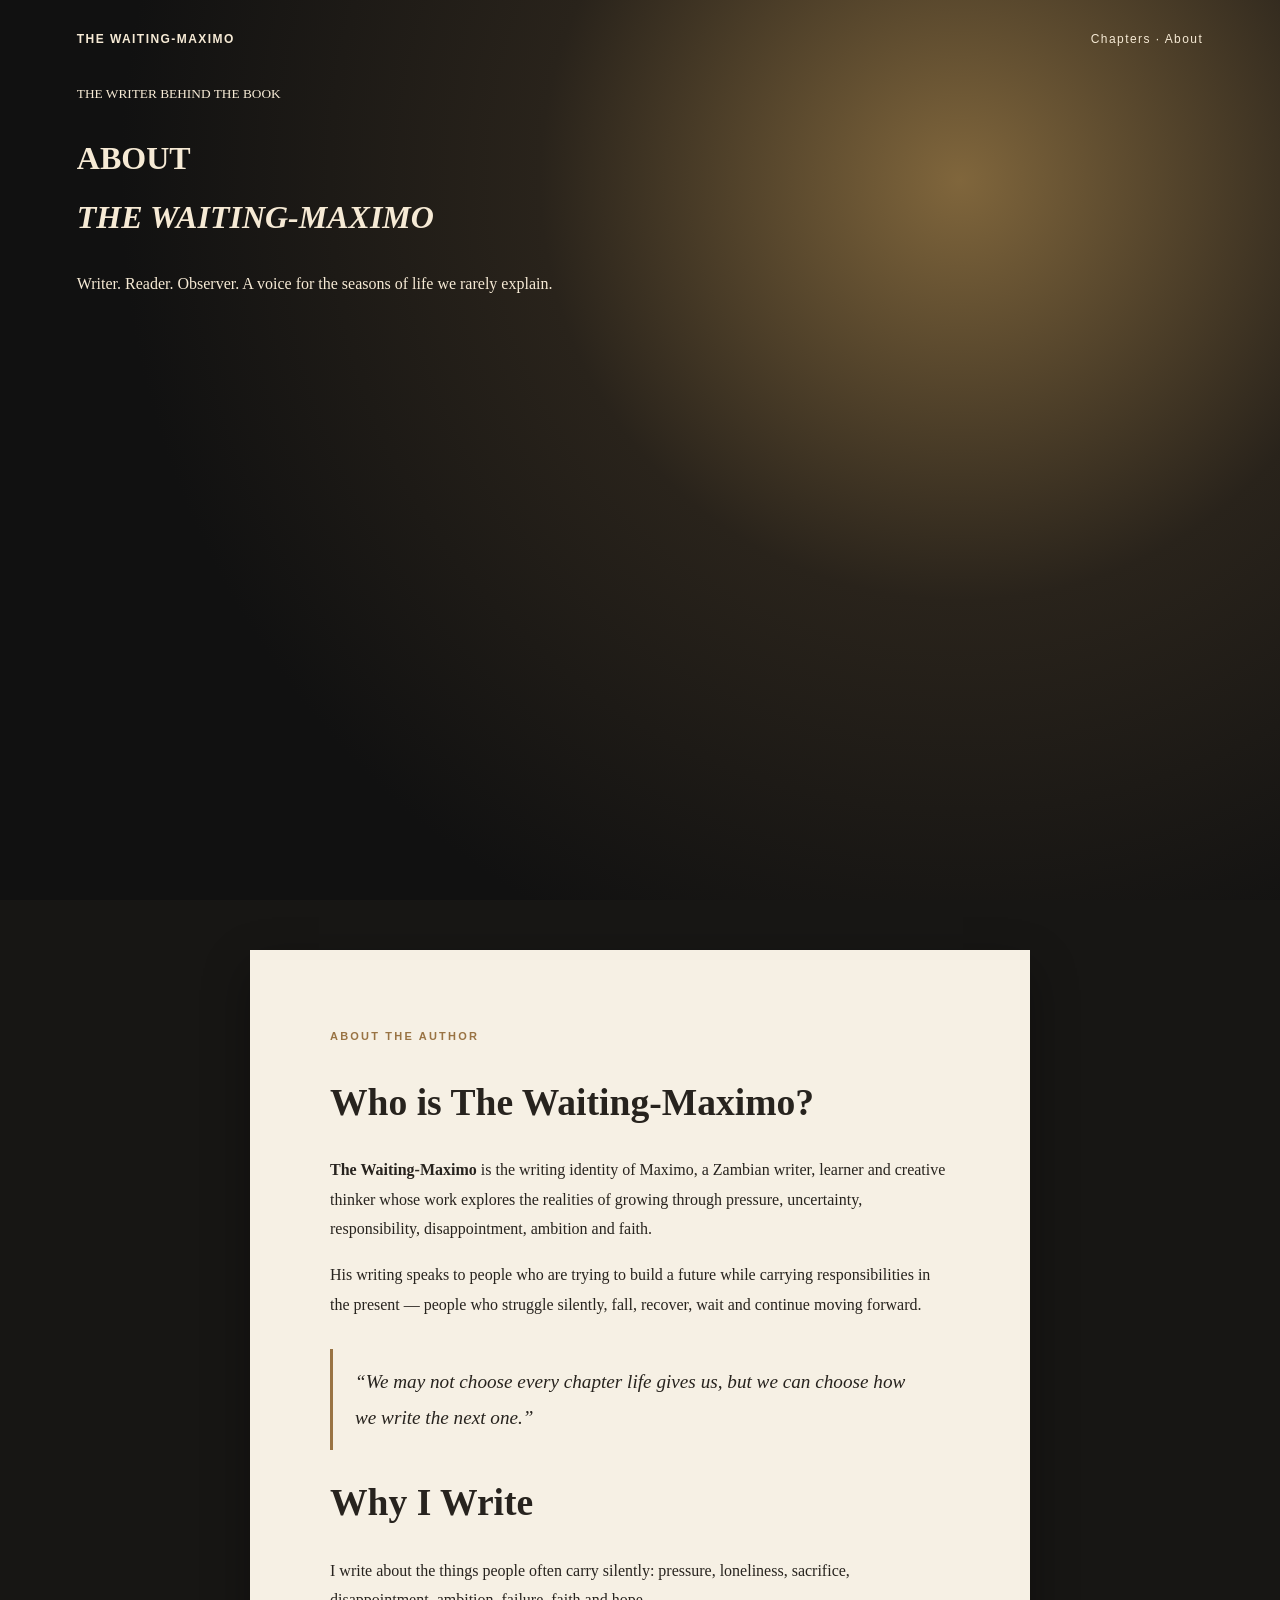
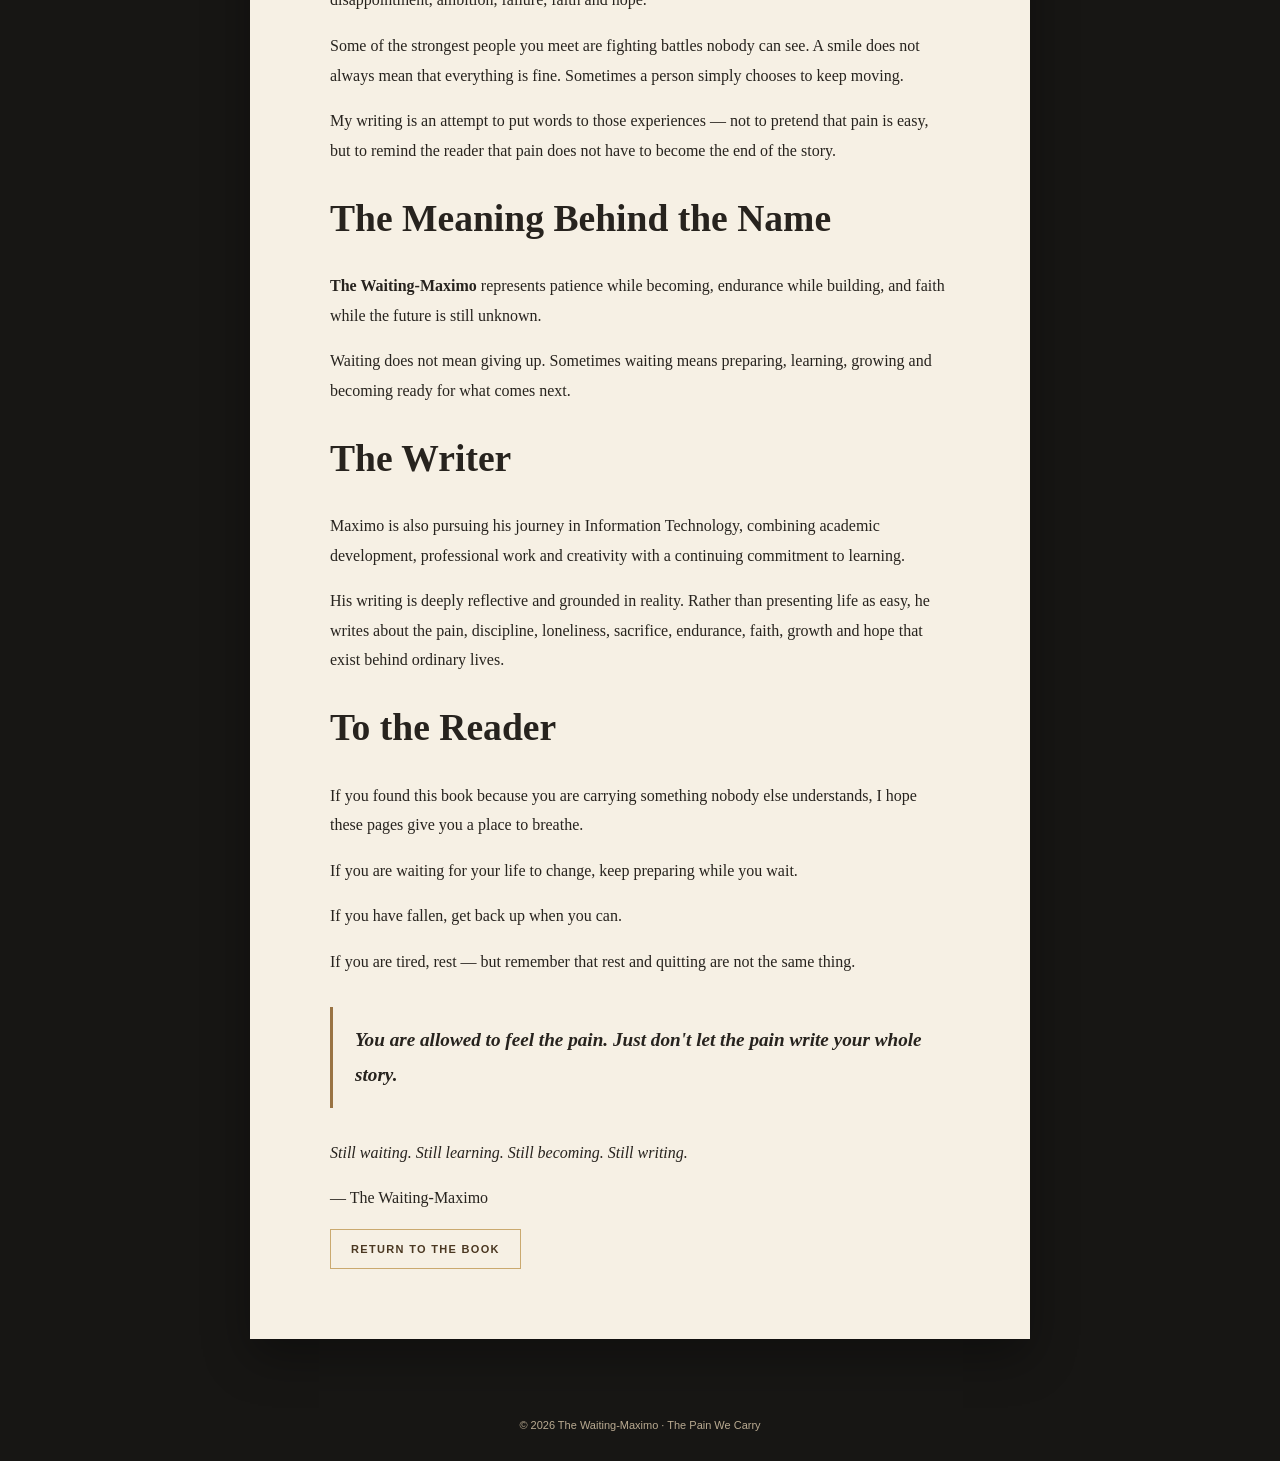
==== about.html @ 5f2fc1c4 "Create about.html" ====
<!DOCTYPE html>
<html lang="en">
<head>
  <meta charset="UTF-8">
  <meta name="viewport" content="width=device-width, initial-scale=1.0">
  <title>About The Waiting-Maximo</title>
  <link rel="stylesheet" href="style.css">
</head>

<body>

<header class="hero">
  <nav>
    <a class="brand" href="index.html">THE WAITING-MAXIMO</a>
    <div>
      <a href="index.html#contents">Chapters</a> ·
      <a href="about.html">About</a>
    </div>
  </nav>

  <div class="about-title">
    <small>THE WRITER BEHIND THE BOOK</small>

    <h1>
      ABOUT<br>
      <i>THE WAITING-MAXIMO</i>
    </h1>

    <p>
      Writer. Reader. Observer. A voice for the seasons of life
      we rarely explain.
    </p>
  </div>
</header>

<main>

<section class="page">

  <small>ABOUT THE AUTHOR</small>

  <h2>Who is The Waiting-Maximo?</h2>

  <p>
    <strong>The Waiting-Maximo</strong> is the writing identity of
    Maximo, a Zambian writer, learner and creative thinker whose
    work explores the realities of growing through pressure,
    uncertainty, responsibility, disappointment, ambition and faith.
  </p>

  <p>
    His writing speaks to people who are trying to build a future
    while carrying responsibilities in the present — people who
    struggle silently, fall, recover, wait and continue moving
    forward.
  </p>

  <blockquote>
    “We may not choose every chapter life gives us,
    but we can choose how we write the next one.”
  </blockquote>

  <h2>Why I Write</h2>

  <p>
    I write about the things people often carry silently:
    pressure, loneliness, sacrifice, disappointment, ambition,
    failure, faith and hope.
  </p>

  <p>
    Some of the strongest people you meet are fighting battles
    nobody can see. A smile does not always mean that everything
    is fine. Sometimes a person simply chooses to keep moving.
  </p>

  <p>
    My writing is an attempt to put words to those experiences —
    not to pretend that pain is easy, but to remind the reader
    that pain does not have to become the end of the story.
  </p>

  <h2>The Meaning Behind the Name</h2>

  <p>
    <strong>The Waiting-Maximo</strong> represents patience while
    becoming, endurance while building, and faith while the future
    is still unknown.
  </p>

  <p>
    Waiting does not mean giving up. Sometimes waiting means
    preparing, learning, growing and becoming ready for what comes
    next.
  </p>

  <h2>The Writer</h2>

  <p>
    Maximo is also pursuing his journey in Information Technology,
    combining academic development, professional work and
    creativity with a continuing commitment to learning.
  </p>

  <p>
    His writing is deeply reflective and grounded in reality.
    Rather than presenting life as easy, he writes about the pain,
    discipline, loneliness, sacrifice, endurance, faith, growth
    and hope that exist behind ordinary lives.
  </p>

  <h2>To the Reader</h2>

  <p>
    If you found this book because you are carrying something
    nobody else understands, I hope these pages give you a place
    to breathe.
  </p>

  <p>
    If you are waiting for your life to change, keep preparing
    while you wait.
  </p>

  <p>
    If you have fallen, get back up when you can.
  </p>

  <p>
    If you are tired, rest — but remember that rest and quitting
    are not the same thing.
  </p>

  <blockquote>
    <strong>
      You are allowed to feel the pain.
      Just don't let the pain write your whole story.
    </strong>
  </blockquote>

  <p>
    <em>Still waiting. Still learning. Still becoming.
    Still writing.</em>
  </p>

  <p class="signature">
    — The Waiting-Maximo
  </p>

  <a class="button" href="index.html#contents">
    RETURN TO THE BOOK
  </a>

</section>

</main>

<footer>
  © 2026 The Waiting-Maximo · The Pain We Carry
</footer>

</body>
</html>
---- style.css ----
*{box-sizing:border-box}html{scroll-behavior:smooth}body{margin:0;background:#171614;color:#27231e;font-family:Georgia,serif;line-height:1.85}.hero{min-height:100vh;background:radial-gradient(circle at 75% 20%,#80663c,#29231b 35%,#111 70%);color:#f6ead5;padding:0 6vw 8vh}nav{height:78px;display:flex;justify-content:space-between;align-items:center;font:12px Arial;letter-spacing:.12em}nav a{color:#f6ead5;text-decoration:none}.brand{font-weight:bold}.cover{max-width:1050px;margin:7vh auto 0;display:grid;grid-template-columns:1fr 1fr;gap:6vw;align-items:center}.copy small,.page>small{letter-spacing:.2em;font:700 11px Arial}.copy h1{font:700 clamp(3.4rem,7vw,7rem)/.88 Arial;margin:20px 0}.copy h1 i{font-weight:300}.copy p{font-size:1.25rem;color:#decaa5}.copy b{display:block;margin:28px 0;font:12px Arial;letter-spacing:.2em}.button{display:inline-block;padding:13px 20px;border:1px solid #caa96f;color:#f6ead5;text-decoration:none;font:700 11px Arial;letter-spacing:.12em}.art{height:630px;background:linear-gradient(#332a20,#090909);position:relative;overflow:hidden;box-shadow:25px 30px 70px #0008}.sun{position:absolute;width:170px;height:170px;border-radius:50%;background:#d7b56f;top:16%;left:50%;transform:translateX(-50%)}.road{position:absolute;bottom:-10px;left:10%;width:80%;height:70%;background:#a78c60;clip-path:polygon(47% 0,53% 0,100% 100%,0 100%);opacity:.7}.page{max-width:780px;margin:50px auto;padding:70px 80px;background:#f6f0e4;box-shadow:0 18px 45px #0005}.intro{text-align:center;margin-top:-25px}.page h2{font-size:2.35rem;line-height:1.15}.intro h2{font-size:2.8rem}.page a{color:#4b3822}.book{padding:1px 0 60px;background:#1b1916}.page>small{color:#997343}.page blockquote{border-left:3px solid #997343;padding:15px 22px;margin:30px 0;font-size:1.2rem;font-style:italic}.contents li{margin:10px 0}.about{margin-bottom:80px}footer{text-align:center;color:#b9aa91;padding:30px;font:11px Arial}@media(max-width:800px){.hero{padding:0 20px 50px}.cover{grid-template-columns:1fr;margin-top:35px}.art{height:430px;order:-1}.page{margin:25px 12px;padding:42px 25px}.page h2{font-size:1.9rem}.intro h2{font-size:2.2rem}}
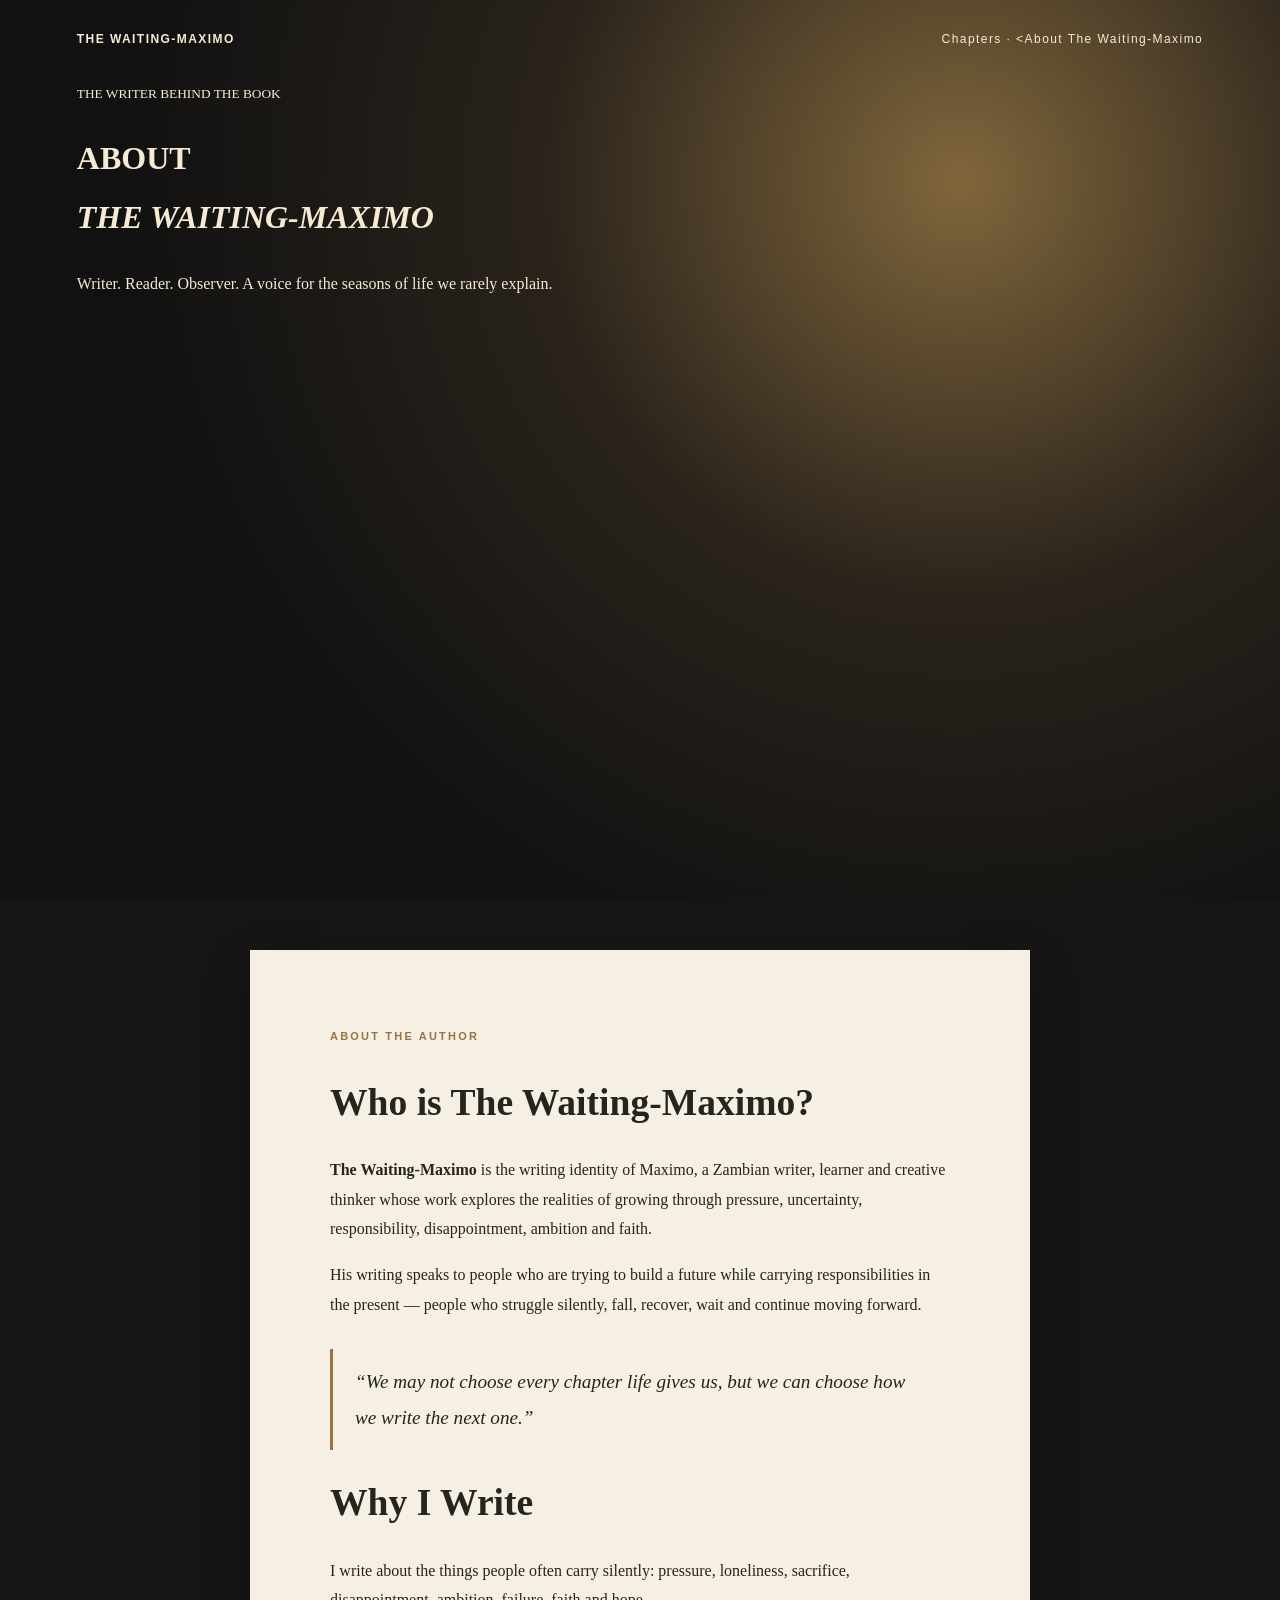
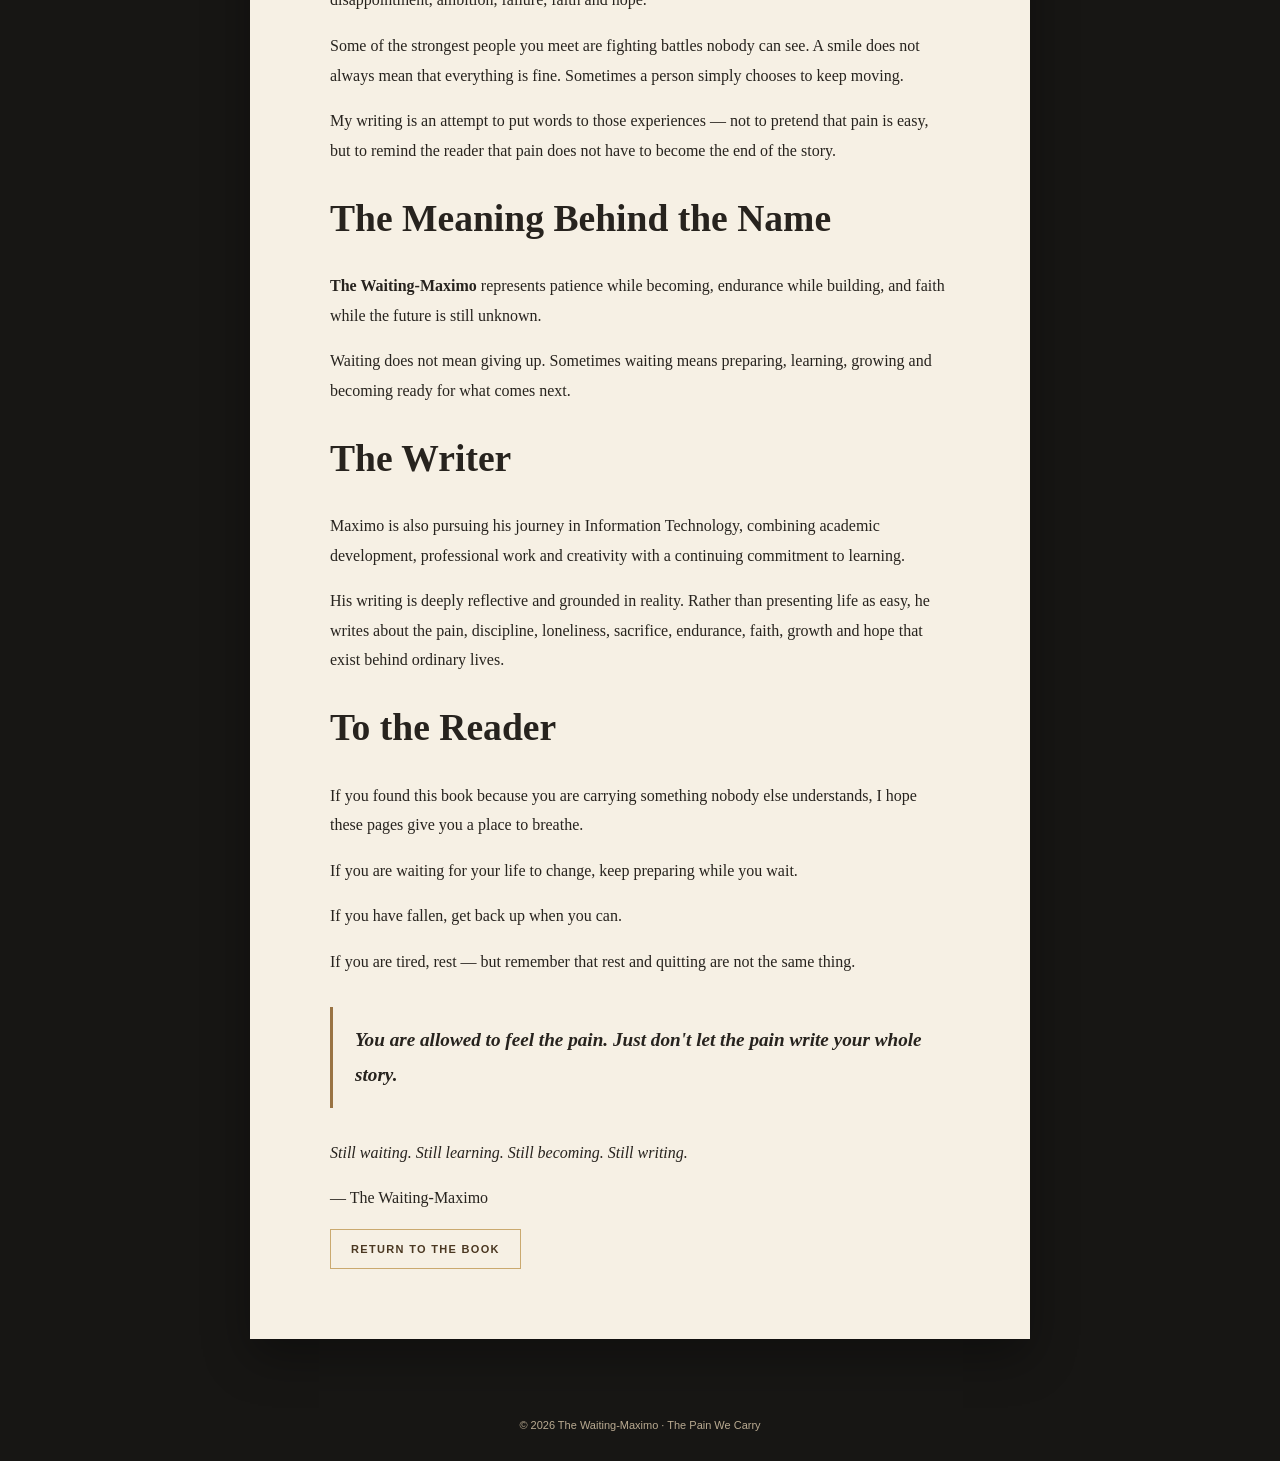
==== commit aaf35925: "Update about.html" ====
--- a/about.html
+++ b/about.html
@@ -14,7 +14,7 @@
     <a class="brand" href="index.html">THE WAITING-MAXIMO</a>
     <div>
       <a href="index.html#contents">Chapters</a> ·
-      <a href="about.html">About</a>
+      <<a href="about.html">About The Waiting-Maximo</a>
     </div>
   </nav>
 
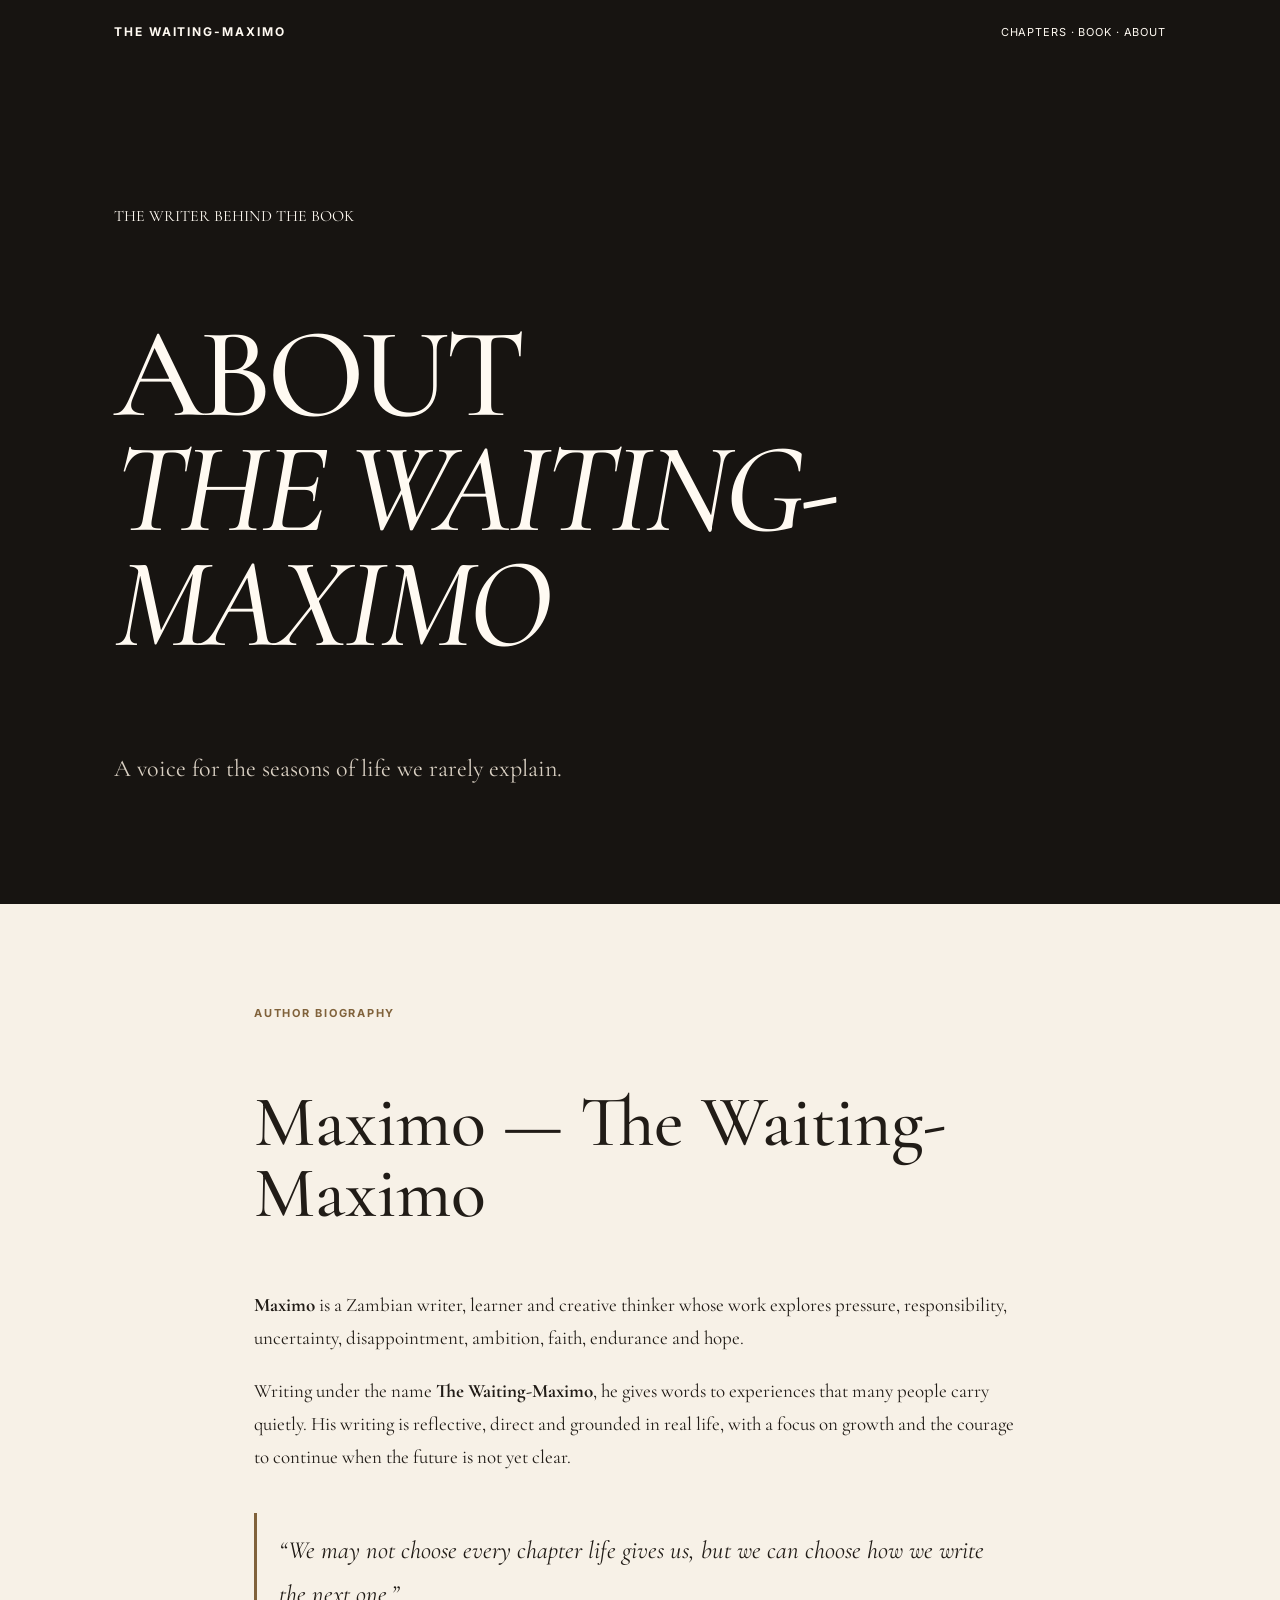
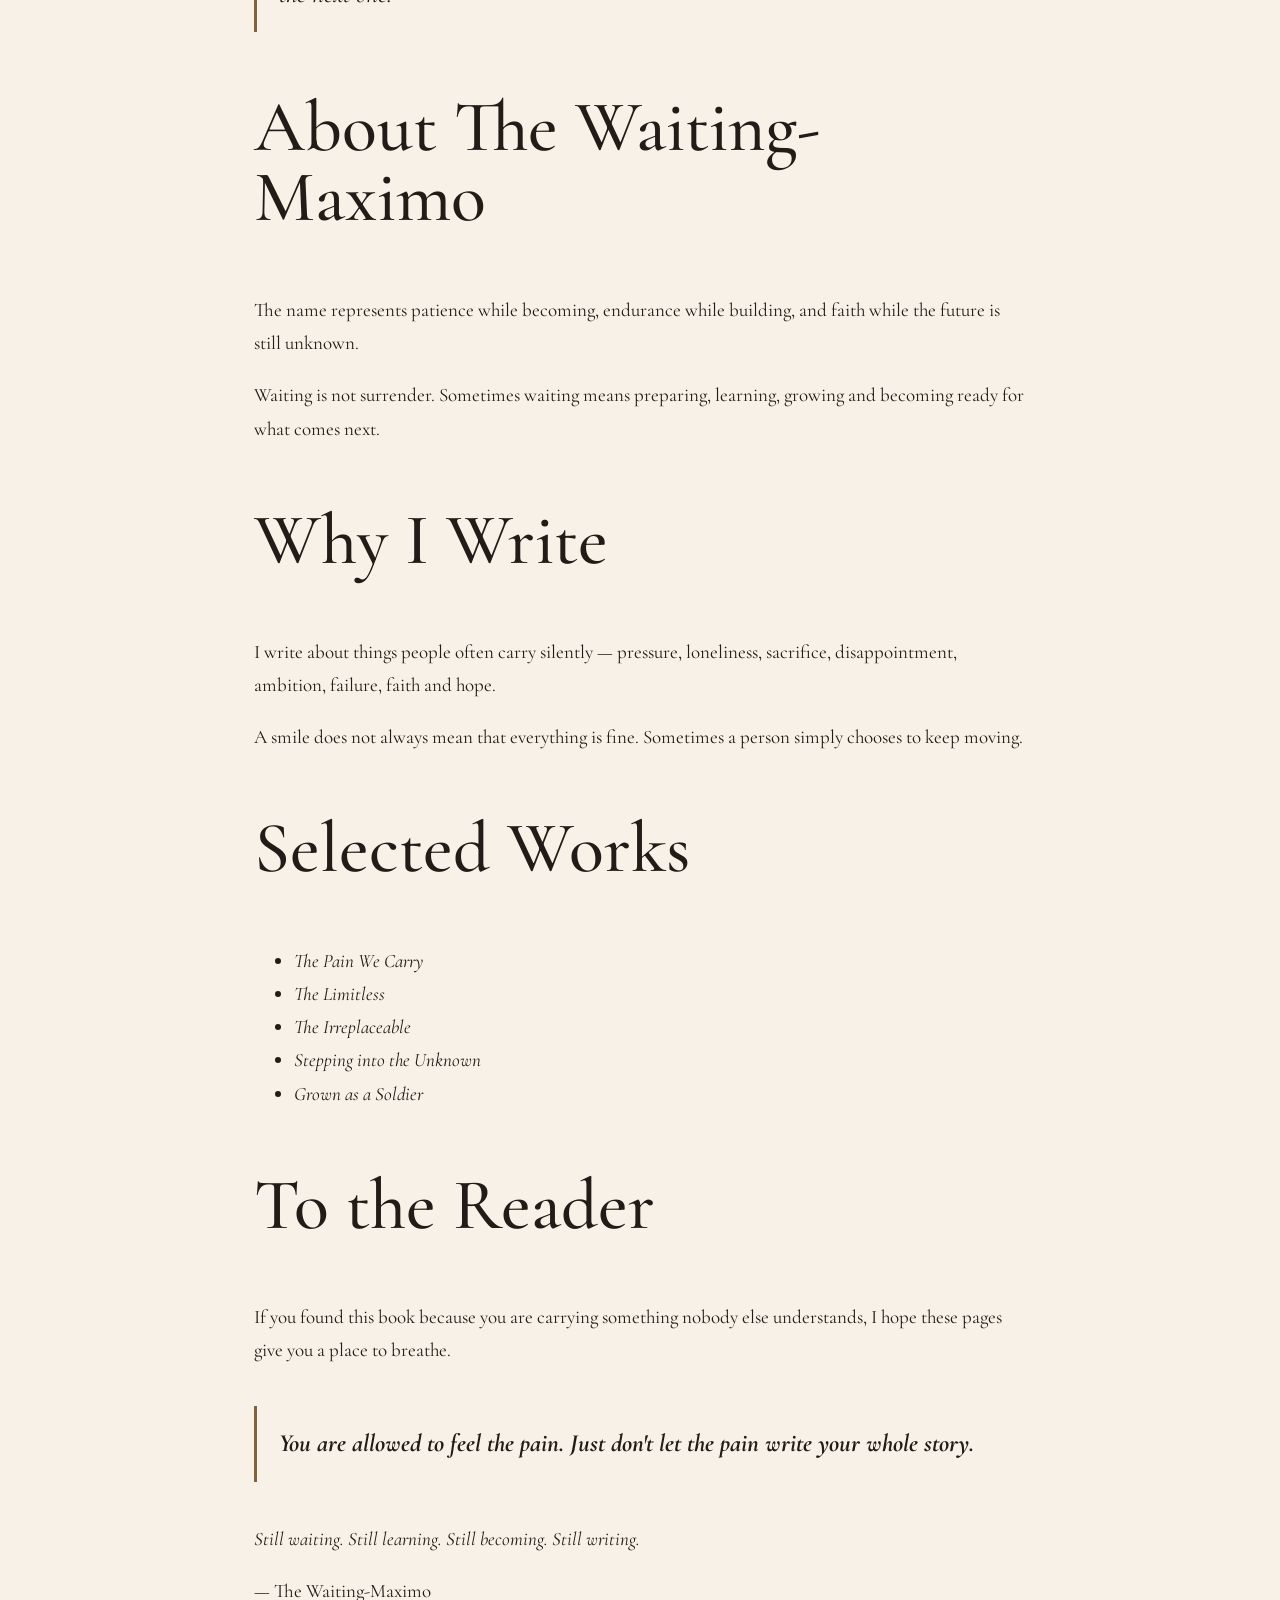
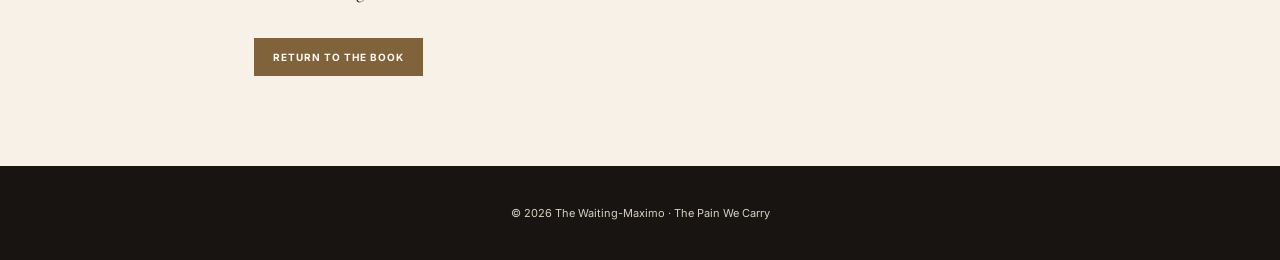
==== commit aa902389: "about.html" ====
--- a/about.html
+++ b/about.html
@@ -1,163 +1 @@
-<!DOCTYPE html>
-<html lang="en">
-<head>
-  <meta charset="UTF-8">
-  <meta name="viewport" content="width=device-width, initial-scale=1.0">
-  <title>About The Waiting-Maximo</title>
-  <link rel="stylesheet" href="style.css">
-</head>
-
-<body>
-
-<header class="hero">
-  <nav>
-    <a class="brand" href="index.html">THE WAITING-MAXIMO</a>
-    <div>
-      <a href="index.html#contents">Chapters</a> ·
-      <<a href="about.html">About The Waiting-Maximo</a>
-    </div>
-  </nav>
-
-  <div class="about-title">
-    <small>THE WRITER BEHIND THE BOOK</small>
-
-    <h1>
-      ABOUT<br>
-      <i>THE WAITING-MAXIMO</i>
-    </h1>
-
-    <p>
-      Writer. Reader. Observer. A voice for the seasons of life
-      we rarely explain.
-    </p>
-  </div>
-</header>
-
-<main>
-
-<section class="page">
-
-  <small>ABOUT THE AUTHOR</small>
-
-  <h2>Who is The Waiting-Maximo?</h2>
-
-  <p>
-    <strong>The Waiting-Maximo</strong> is the writing identity of
-    Maximo, a Zambian writer, learner and creative thinker whose
-    work explores the realities of growing through pressure,
-    uncertainty, responsibility, disappointment, ambition and faith.
-  </p>
-
-  <p>
-    His writing speaks to people who are trying to build a future
-    while carrying responsibilities in the present — people who
-    struggle silently, fall, recover, wait and continue moving
-    forward.
-  </p>
-
-  <blockquote>
-    “We may not choose every chapter life gives us,
-    but we can choose how we write the next one.”
-  </blockquote>
-
-  <h2>Why I Write</h2>
-
-  <p>
-    I write about the things people often carry silently:
-    pressure, loneliness, sacrifice, disappointment, ambition,
-    failure, faith and hope.
-  </p>
-
-  <p>
-    Some of the strongest people you meet are fighting battles
-    nobody can see. A smile does not always mean that everything
-    is fine. Sometimes a person simply chooses to keep moving.
-  </p>
-
-  <p>
-    My writing is an attempt to put words to those experiences —
-    not to pretend that pain is easy, but to remind the reader
-    that pain does not have to become the end of the story.
-  </p>
-
-  <h2>The Meaning Behind the Name</h2>
-
-  <p>
-    <strong>The Waiting-Maximo</strong> represents patience while
-    becoming, endurance while building, and faith while the future
-    is still unknown.
-  </p>
-
-  <p>
-    Waiting does not mean giving up. Sometimes waiting means
-    preparing, learning, growing and becoming ready for what comes
-    next.
-  </p>
-
-  <h2>The Writer</h2>
-
-  <p>
-    Maximo is also pursuing his journey in Information Technology,
-    combining academic development, professional work and
-    creativity with a continuing commitment to learning.
-  </p>
-
-  <p>
-    His writing is deeply reflective and grounded in reality.
-    Rather than presenting life as easy, he writes about the pain,
-    discipline, loneliness, sacrifice, endurance, faith, growth
-    and hope that exist behind ordinary lives.
-  </p>
-
-  <h2>To the Reader</h2>
-
-  <p>
-    If you found this book because you are carrying something
-    nobody else understands, I hope these pages give you a place
-    to breathe.
-  </p>
-
-  <p>
-    If you are waiting for your life to change, keep preparing
-    while you wait.
-  </p>
-
-  <p>
-    If you have fallen, get back up when you can.
-  </p>
-
-  <p>
-    If you are tired, rest — but remember that rest and quitting
-    are not the same thing.
-  </p>
-
-  <blockquote>
-    <strong>
-      You are allowed to feel the pain.
-      Just don't let the pain write your whole story.
-    </strong>
-  </blockquote>
-
-  <p>
-    <em>Still waiting. Still learning. Still becoming.
-    Still writing.</em>
-  </p>
-
-  <p class="signature">
-    — The Waiting-Maximo
-  </p>
-
-  <a class="button" href="index.html#contents">
-    RETURN TO THE BOOK
-  </a>
-
-</section>
-
-</main>
-
-<footer>
-  © 2026 The Waiting-Maximo · The Pain We Carry
-</footer>
-
-</body>
-</html>
+<!doctype html><html lang="en"><head><meta charset="utf-8"><meta name="viewport" content="width=device-width,initial-scale=1"><title>About The Waiting-Maximo — The Pain We Carry</title><link rel="stylesheet" href="style.css"></head><body><header class="about-hero"><nav><a class="brand" href="index.html">THE WAITING-MAXIMO</a><div><a href="index.html#contents">Chapters</a> · <a href="index.html">Book</a> · <a href="about.html">About</a></div></nav><div class="about-cover"><small>THE WRITER BEHIND THE BOOK</small><h1>ABOUT<br><i>THE WAITING-MAXIMO</i></h1><p>A voice for the seasons of life we rarely explain.</p></div></header><main><section class="page"><small>AUTHOR BIOGRAPHY</small><h2>Maximo — The Waiting-Maximo</h2><p><strong>Maximo</strong> is a Zambian writer, learner and creative thinker whose work explores pressure, responsibility, uncertainty, disappointment, ambition, faith, endurance and hope.</p><p>Writing under the name <strong>The Waiting-Maximo</strong>, he gives words to experiences that many people carry quietly. His writing is reflective, direct and grounded in real life, with a focus on growth and the courage to continue when the future is not yet clear.</p><blockquote>“We may not choose every chapter life gives us, but we can choose how we write the next one.”</blockquote><h2>About The Waiting-Maximo</h2><p>The name represents patience while becoming, endurance while building, and faith while the future is still unknown.</p><p>Waiting is not surrender. Sometimes waiting means preparing, learning, growing and becoming ready for what comes next.</p><h2>Why I Write</h2><p>I write about things people often carry silently — pressure, loneliness, sacrifice, disappointment, ambition, failure, faith and hope.</p><p>A smile does not always mean that everything is fine. Sometimes a person simply chooses to keep moving.</p><h2>Selected Works</h2><ul><li><em>The Pain We Carry</em></li><li><em>The Limitless</em></li><li><em>The Irreplaceable</em></li><li><em>Stepping into the Unknown</em></li><li><em>Grown as a Soldier</em></li></ul><h2>To the Reader</h2><p>If you found this book because you are carrying something nobody else understands, I hope these pages give you a place to breathe.</p><blockquote><strong>You are allowed to feel the pain. Just don't let the pain write your whole story.</strong></blockquote><p><em>Still waiting. Still learning. Still becoming. Still writing.</em></p><p>— The Waiting-Maximo</p><a class="button" href="index.html#contents">RETURN TO THE BOOK</a></section></main><footer>© 2026 The Waiting-Maximo · The Pain We Carry</footer></body></html>
--- a/style.css
+++ b/style.css
@@ -1 +1,2 @@
-*{box-sizing:border-box}html{scroll-behavior:smooth}body{margin:0;background:#171614;color:#27231e;font-family:Georgia,serif;line-height:1.85}.hero{min-height:100vh;background:radial-gradient(circle at 75% 20%,#80663c,#29231b 35%,#111 70%);color:#f6ead5;padding:0 6vw 8vh}nav{height:78px;display:flex;justify-content:space-between;align-items:center;font:12px Arial;letter-spacing:.12em}nav a{color:#f6ead5;text-decoration:none}.brand{font-weight:bold}.cover{max-width:1050px;margin:7vh auto 0;display:grid;grid-template-columns:1fr 1fr;gap:6vw;align-items:center}.copy small,.page>small{letter-spacing:.2em;font:700 11px Arial}.copy h1{font:700 clamp(3.4rem,7vw,7rem)/.88 Arial;margin:20px 0}.copy h1 i{font-weight:300}.copy p{font-size:1.25rem;color:#decaa5}.copy b{display:block;margin:28px 0;font:12px Arial;letter-spacing:.2em}.button{display:inline-block;padding:13px 20px;border:1px solid #caa96f;color:#f6ead5;text-decoration:none;font:700 11px Arial;letter-spacing:.12em}.art{height:630px;background:linear-gradient(#332a20,#090909);position:relative;overflow:hidden;box-shadow:25px 30px 70px #0008}.sun{position:absolute;width:170px;height:170px;border-radius:50%;background:#d7b56f;top:16%;left:50%;transform:translateX(-50%)}.road{position:absolute;bottom:-10px;left:10%;width:80%;height:70%;background:#a78c60;clip-path:polygon(47% 0,53% 0,100% 100%,0 100%);opacity:.7}.page{max-width:780px;margin:50px auto;padding:70px 80px;background:#f6f0e4;box-shadow:0 18px 45px #0005}.intro{text-align:center;margin-top:-25px}.page h2{font-size:2.35rem;line-height:1.15}.intro h2{font-size:2.8rem}.page a{color:#4b3822}.book{padding:1px 0 60px;background:#1b1916}.page>small{color:#997343}.page blockquote{border-left:3px solid #997343;padding:15px 22px;margin:30px 0;font-size:1.2rem;font-style:italic}.contents li{margin:10px 0}.about{margin-bottom:80px}footer{text-align:center;color:#b9aa91;padding:30px;font:11px Arial}@media(max-width:800px){.hero{padding:0 20px 50px}.cover{grid-template-columns:1fr;margin-top:35px}.art{height:430px;order:-1}.page{margin:25px 12px;padding:42px 25px}.page h2{font-size:1.9rem}.intro h2{font-size:2.2rem}}+@import url('https://fonts.googleapis.com/css2?family=Cormorant+Garamond:wght@400;500;600;700&family=Inter:wght@400;500;600;700&display=swap');
+:root{--ink:#211c17;--paper:#f7f1e7;--line:#d7c9b5;--accent:#80623b;--dark:#171411;--white:#fffaf2}*{box-sizing:border-box}html{scroll-behavior:smooth}body{margin:0;color:var(--ink);background:var(--paper);font-family:"Cormorant Garamond",Georgia,serif;font-size:19px;line-height:1.75}a{color:inherit}nav{max-width:1100px;margin:auto;padding:24px;display:flex;justify-content:space-between;align-items:center;gap:20px;flex-wrap:wrap}nav a{text-decoration:none}.brand{font:700 12px Inter,Arial,sans-serif;letter-spacing:.16em}nav div{font:11px Inter,Arial,sans-serif;text-transform:uppercase;letter-spacing:.08em}.hero,.about-hero{min-height:88vh;background:var(--dark);color:var(--white)}.cover,.about-cover{max-width:1100px;margin:auto;padding:15vh 24px 10vh}.copy{max-width:720px}.copy h1,.about-cover h1{font-size:clamp(4rem,10vw,9rem);line-height:.9;letter-spacing:-.04em;font-weight:500}.copy p,.about-cover p{font-size:1.5rem;color:#d8cfc2}.copy b{color:#c7ab7c}.button{display:inline-block;border:1px solid var(--accent);background:var(--accent);color:var(--white);padding:12px 18px;text-decoration:none;font:700 10px Inter,Arial,sans-serif;letter-spacing:.1em;text-transform:uppercase;cursor:pointer;margin:12px 8px 0 0}.nav-share{background:transparent;color:inherit;border:0;font:inherit;cursor:pointer;text-transform:uppercase}.page{max-width:820px;margin:auto;padding:90px 24px}.page h2{font-size:clamp(2.6rem,6vw,4.5rem);line-height:.98;font-weight:500}.page small,.book small{font:700 11px Inter,Arial,sans-serif;letter-spacing:.16em;color:var(--accent)}.book .page{border-top:1px solid var(--line)}blockquote{margin:40px 0;padding:16px 22px;border-left:3px solid var(--accent);font-size:1.55rem;font-style:italic}.contents ol{padding-left:25px}.contents li{padding:7px 0}.contents a{text-decoration:none}.about-author-cta{text-align:center;border-top:1px solid var(--line)}.reading-progress{position:fixed;top:0;left:0;width:100%;height:5px;background:rgba(0,0,0,.12);z-index:9999}.reading-progress #progressBar{width:0;height:100%;background:var(--accent);transition:width .1s}footer{background:var(--dark);color:#d8cfc2;text-align:center;padding:40px 20px;font:11px Inter,Arial,sans-serif}@media(max-width:700px){body{font-size:18px}nav{padding:17px 16px;align-items:flex-start}nav div{line-height:2}.cover,.about-cover{padding:12vh 18px 8vh}.copy h1,.about-cover h1{font-size:4.1rem}.page{padding:68px 20px}.button{width:100%;text-align:center}.nav-share{padding:0}.page h2{font-size:3rem}}
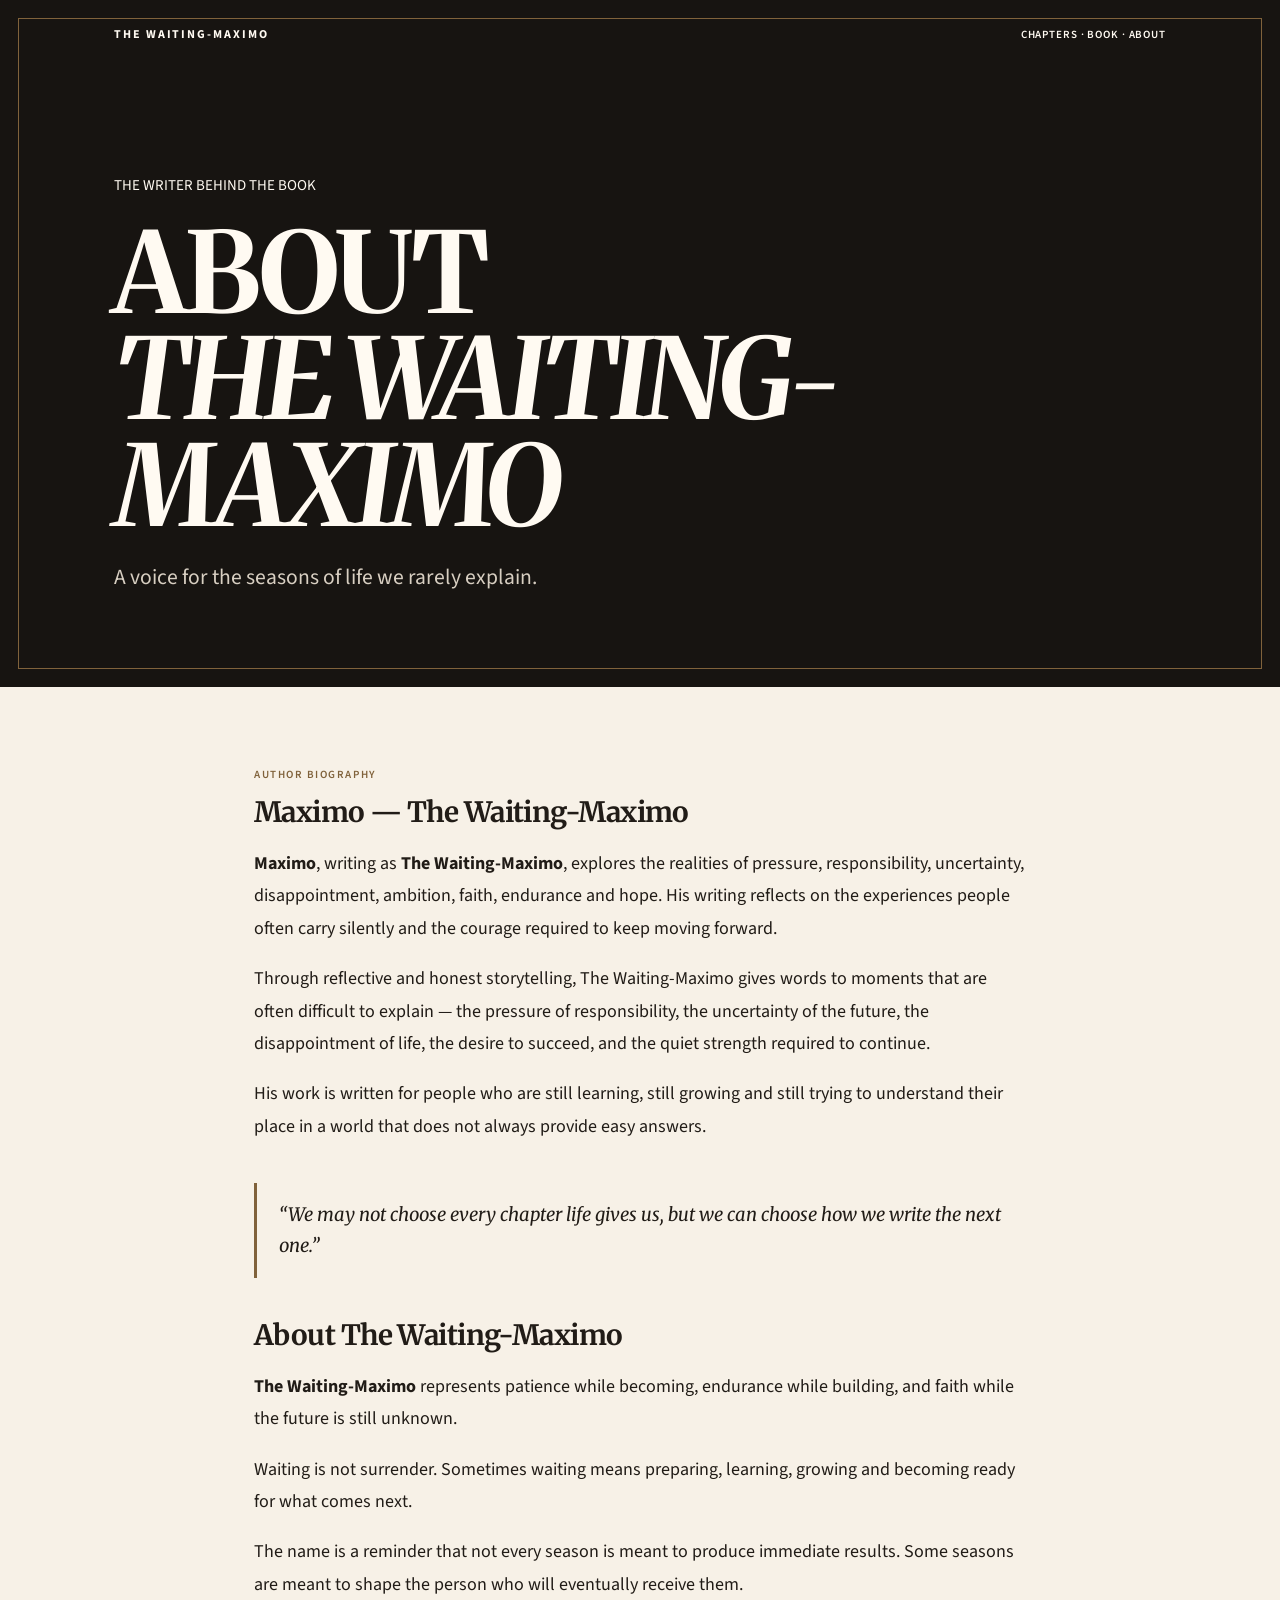
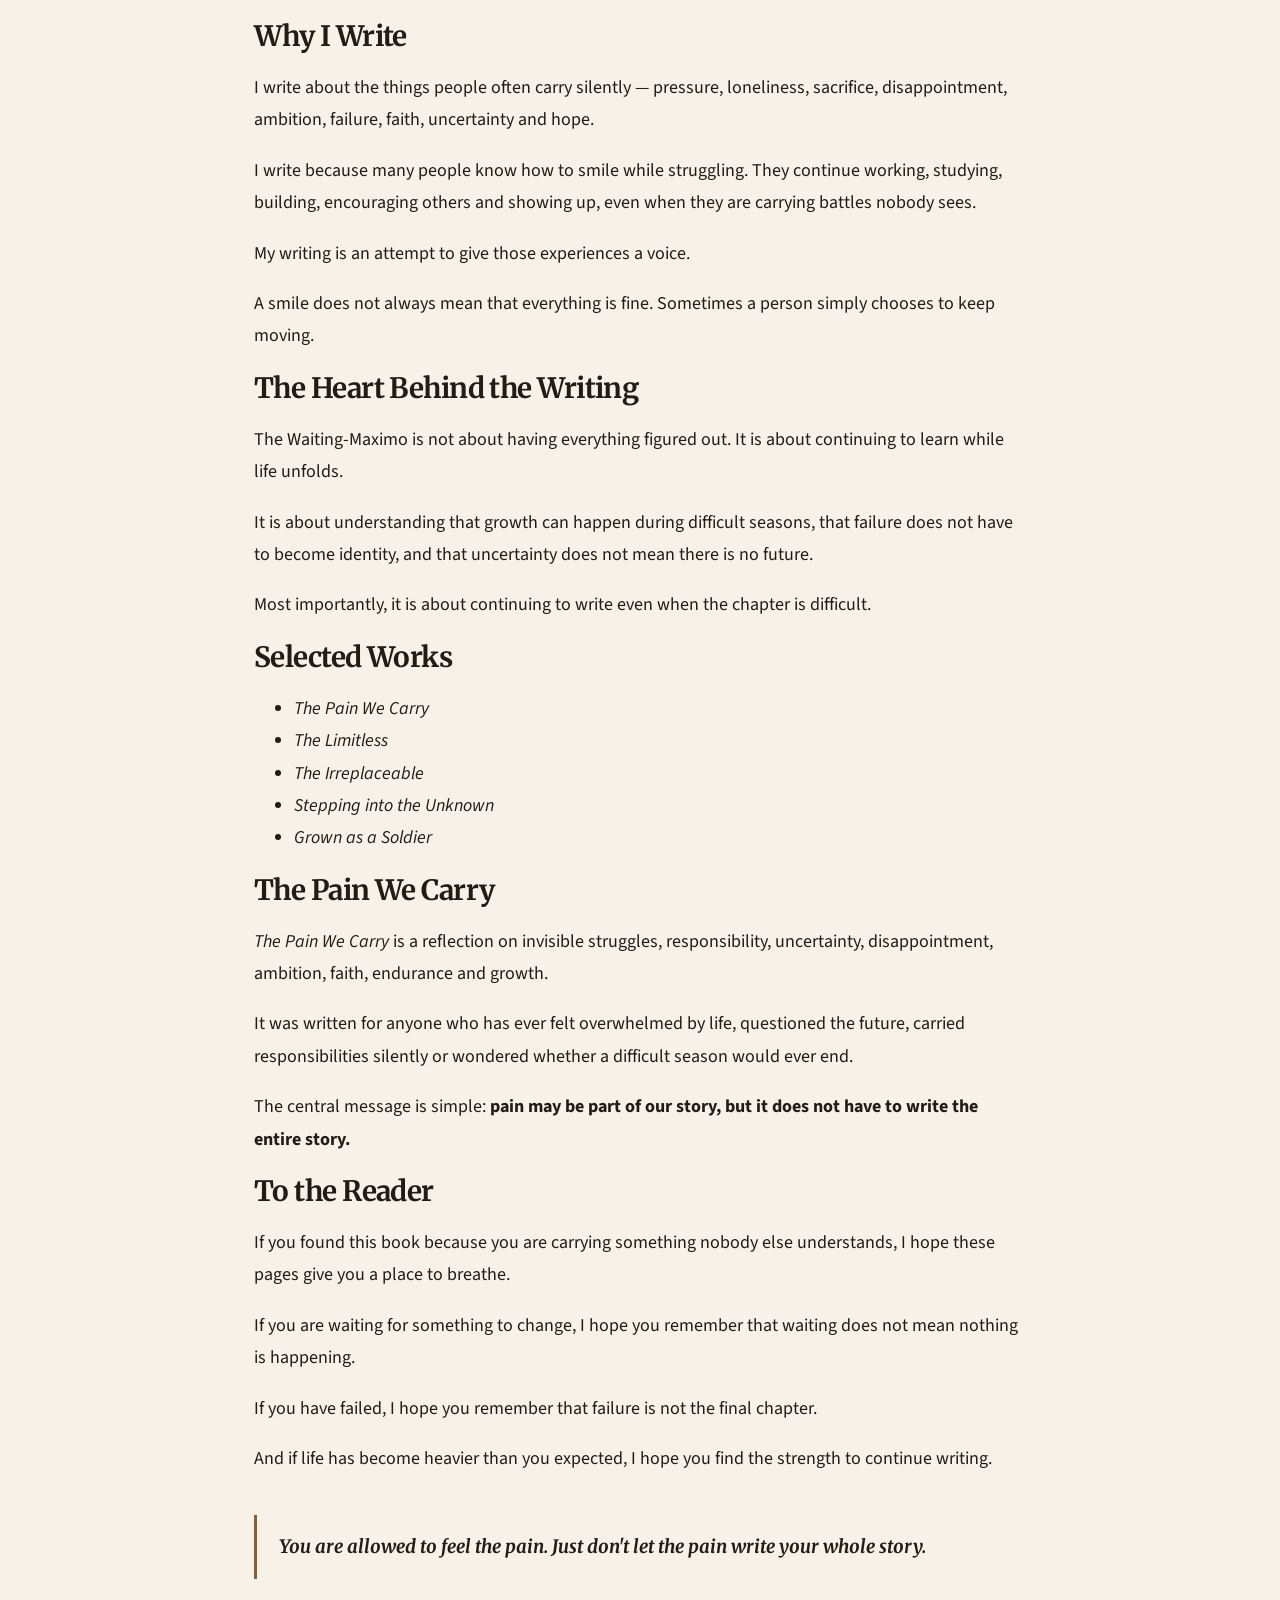
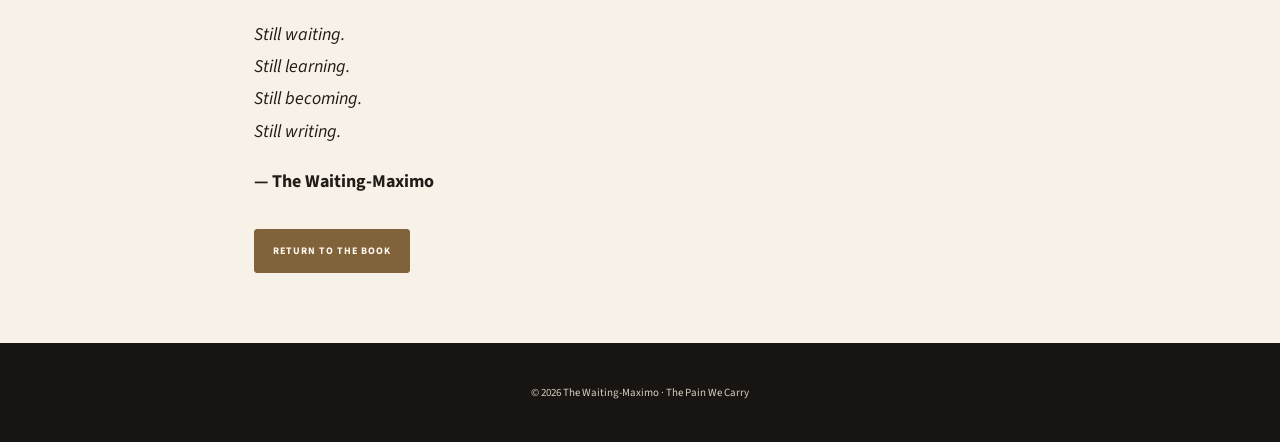
==== commit 3ba300a4: "Update about.html" ====
--- a/about.html
+++ b/about.html
@@ -1 +1,208 @@
-<!doctype html><html lang="en"><head><meta charset="utf-8"><meta name="viewport" content="width=device-width,initial-scale=1"><title>About The Waiting-Maximo — The Pain We Carry</title><link rel="stylesheet" href="style.css"></head><body><header class="about-hero"><nav><a class="brand" href="index.html">THE WAITING-MAXIMO</a><div><a href="index.html#contents">Chapters</a> · <a href="index.html">Book</a> · <a href="about.html">About</a></div></nav><div class="about-cover"><small>THE WRITER BEHIND THE BOOK</small><h1>ABOUT<br><i>THE WAITING-MAXIMO</i></h1><p>A voice for the seasons of life we rarely explain.</p></div></header><main><section class="page"><small>AUTHOR BIOGRAPHY</small><h2>Maximo — The Waiting-Maximo</h2><p><strong>Maximo</strong> is a Zambian writer, learner and creative thinker whose work explores pressure, responsibility, uncertainty, disappointment, ambition, faith, endurance and hope.</p><p>Writing under the name <strong>The Waiting-Maximo</strong>, he gives words to experiences that many people carry quietly. His writing is reflective, direct and grounded in real life, with a focus on growth and the courage to continue when the future is not yet clear.</p><blockquote>“We may not choose every chapter life gives us, but we can choose how we write the next one.”</blockquote><h2>About The Waiting-Maximo</h2><p>The name represents patience while becoming, endurance while building, and faith while the future is still unknown.</p><p>Waiting is not surrender. Sometimes waiting means preparing, learning, growing and becoming ready for what comes next.</p><h2>Why I Write</h2><p>I write about things people often carry silently — pressure, loneliness, sacrifice, disappointment, ambition, failure, faith and hope.</p><p>A smile does not always mean that everything is fine. Sometimes a person simply chooses to keep moving.</p><h2>Selected Works</h2><ul><li><em>The Pain We Carry</em></li><li><em>The Limitless</em></li><li><em>The Irreplaceable</em></li><li><em>Stepping into the Unknown</em></li><li><em>Grown as a Soldier</em></li></ul><h2>To the Reader</h2><p>If you found this book because you are carrying something nobody else understands, I hope these pages give you a place to breathe.</p><blockquote><strong>You are allowed to feel the pain. Just don't let the pain write your whole story.</strong></blockquote><p><em>Still waiting. Still learning. Still becoming. Still writing.</em></p><p>— The Waiting-Maximo</p><a class="button" href="index.html#contents">RETURN TO THE BOOK</a></section></main><footer>© 2026 The Waiting-Maximo · The Pain We Carry</footer></body></html>
+<!doctype html>
+<html lang="en">
+<head>
+<meta charset="utf-8">
+<meta name="viewport" content="width=device-width,initial-scale=1">
+
+<title>About The Waiting-Maximo | The Pain We Carry</title>
+
+<meta name="description" content="Meet The Waiting-Maximo, the writer behind The Pain We Carry. Explore his reflections on pressure, responsibility, uncertainty, ambition, faith, endurance, growth and hope.">
+
+<meta property="og:title" content="About The Waiting-Maximo | The Pain We Carry">
+<meta property="og:description" content="Meet The Waiting-Maximo, the writer behind The Pain We Carry — a reflective voice exploring pressure, responsibility, uncertainty, ambition, faith, endurance, growth and hope.">
+<meta property="og:url" content="https://maximo356652.github.io/the-pain-we-carry/about.html">
+<meta property="og:type" content="profile">
+
+<link rel="stylesheet" href="style.css">
+</head>
+
+<body>
+
+<header class="about-hero">
+
+<nav>
+<a class="brand" href="index.html">THE WAITING-MAXIMO</a>
+
+<div>
+<a href="index.html#contents">Chapters</a>
+ ·
+<a href="index.html">Book</a>
+ ·
+<a href="about.html">About</a>
+</div>
+</nav>
+
+<div class="about-cover">
+
+<small>THE WRITER BEHIND THE BOOK</small>
+
+<h1>
+ABOUT<br>
+<i>THE WAITING-MAXIMO</i>
+</h1>
+
+<p>
+A voice for the seasons of life we rarely explain.
+</p>
+
+</div>
+
+</header>
+
+
+<main>
+
+<section class="page">
+
+<small>AUTHOR BIOGRAPHY</small>
+
+<h2>Maximo — The Waiting-Maximo</h2>
+
+<p>
+<strong>Maximo</strong>, writing as <strong>The Waiting-Maximo</strong>, explores the realities of pressure, responsibility, uncertainty, disappointment, ambition, faith, endurance and hope.
+His writing reflects on the experiences people often carry silently and the courage required to keep moving forward.
+</p>
+
+<p>
+Through reflective and honest storytelling, The Waiting-Maximo gives words to moments that are often difficult to explain — the pressure of responsibility, the uncertainty of the future, the disappointment of life, the desire to succeed, and the quiet strength required to continue.
+</p>
+
+<p>
+His work is written for people who are still learning, still growing and still trying to understand their place in a world that does not always provide easy answers.
+</p>
+
+<blockquote>
+“We may not choose every chapter life gives us, but we can choose how we write the next one.”
+</blockquote>
+
+
+<h2>About The Waiting-Maximo</h2>
+
+<p>
+<strong>The Waiting-Maximo</strong> represents patience while becoming, endurance while building, and faith while the future is still unknown.
+</p>
+
+<p>
+Waiting is not surrender.
+Sometimes waiting means preparing, learning, growing and becoming ready for what comes next.
+</p>
+
+<p>
+The name is a reminder that not every season is meant to produce immediate results. Some seasons are meant to shape the person who will eventually receive them.
+</p>
+
+
+<h2>Why I Write</h2>
+
+<p>
+I write about the things people often carry silently — pressure, loneliness, sacrifice, disappointment, ambition, failure, faith, uncertainty and hope.
+</p>
+
+<p>
+I write because many people know how to smile while struggling. They continue working, studying, building, encouraging others and showing up, even when they are carrying battles nobody sees.
+</p>
+
+<p>
+My writing is an attempt to give those experiences a voice.
+</p>
+
+<p>
+A smile does not always mean that everything is fine. Sometimes a person simply chooses to keep moving.
+</p>
+
+
+<h2>The Heart Behind the Writing</h2>
+
+<p>
+The Waiting-Maximo is not about having everything figured out.
+It is about continuing to learn while life unfolds.
+</p>
+
+<p>
+It is about understanding that growth can happen during difficult seasons, that failure does not have to become identity, and that uncertainty does not mean there is no future.
+</p>
+
+<p>
+Most importantly, it is about continuing to write even when the chapter is difficult.
+</p>
+
+
+<h2>Selected Works</h2>
+
+<ul>
+<li><em>The Pain We Carry</em></li>
+<li><em>The Limitless</em></li>
+<li><em>The Irreplaceable</em></li>
+<li><em>Stepping into the Unknown</em></li>
+<li><em>Grown as a Soldier</em></li>
+</ul>
+
+
+<h2>The Pain We Carry</h2>
+
+<p>
+<em>The Pain We Carry</em> is a reflection on invisible struggles, responsibility, uncertainty, disappointment, ambition, faith, endurance and growth.
+</p>
+
+<p>
+It was written for anyone who has ever felt overwhelmed by life, questioned the future, carried responsibilities silently or wondered whether a difficult season would ever end.
+</p>
+
+<p>
+The central message is simple:
+<strong>pain may be part of our story, but it does not have to write the entire story.</strong>
+</p>
+
+
+<h2>To the Reader</h2>
+
+<p>
+If you found this book because you are carrying something nobody else understands, I hope these pages give you a place to breathe.
+</p>
+
+<p>
+If you are waiting for something to change, I hope you remember that waiting does not mean nothing is happening.
+</p>
+
+<p>
+If you have failed, I hope you remember that failure is not the final chapter.
+</p>
+
+<p>
+And if life has become heavier than you expected, I hope you find the strength to continue writing.
+</p>
+
+<blockquote>
+<strong>You are allowed to feel the pain. Just don't let the pain write your whole story.</strong>
+</blockquote>
+
+
+<p>
+<em>
+Still waiting.<br>
+Still learning.<br>
+Still becoming.<br>
+Still writing.
+</em>
+</p>
+
+<p>
+<strong>— The Waiting-Maximo</strong>
+</p>
+
+
+<a class="button" href="index.html#contents">
+RETURN TO THE BOOK
+</a>
+
+</section>
+
+</main>
+
+
+<footer>
+© 2026 The Waiting-Maximo · The Pain We Carry
+</footer>
+
+</body>
+</html>
--- a/style.css
+++ b/style.css
@@ -1,2 +1,471 @@
-@import url('https://fonts.googleapis.com/css2?family=Cormorant+Garamond:wght@400;500;600;700&family=Inter:wght@400;500;600;700&display=swap');
-:root{--ink:#211c17;--paper:#f7f1e7;--line:#d7c9b5;--accent:#80623b;--dark:#171411;--white:#fffaf2}*{box-sizing:border-box}html{scroll-behavior:smooth}body{margin:0;color:var(--ink);background:var(--paper);font-family:"Cormorant Garamond",Georgia,serif;font-size:19px;line-height:1.75}a{color:inherit}nav{max-width:1100px;margin:auto;padding:24px;display:flex;justify-content:space-between;align-items:center;gap:20px;flex-wrap:wrap}nav a{text-decoration:none}.brand{font:700 12px Inter,Arial,sans-serif;letter-spacing:.16em}nav div{font:11px Inter,Arial,sans-serif;text-transform:uppercase;letter-spacing:.08em}.hero,.about-hero{min-height:88vh;background:var(--dark);color:var(--white)}.cover,.about-cover{max-width:1100px;margin:auto;padding:15vh 24px 10vh}.copy{max-width:720px}.copy h1,.about-cover h1{font-size:clamp(4rem,10vw,9rem);line-height:.9;letter-spacing:-.04em;font-weight:500}.copy p,.about-cover p{font-size:1.5rem;color:#d8cfc2}.copy b{color:#c7ab7c}.button{display:inline-block;border:1px solid var(--accent);background:var(--accent);color:var(--white);padding:12px 18px;text-decoration:none;font:700 10px Inter,Arial,sans-serif;letter-spacing:.1em;text-transform:uppercase;cursor:pointer;margin:12px 8px 0 0}.nav-share{background:transparent;color:inherit;border:0;font:inherit;cursor:pointer;text-transform:uppercase}.page{max-width:820px;margin:auto;padding:90px 24px}.page h2{font-size:clamp(2.6rem,6vw,4.5rem);line-height:.98;font-weight:500}.page small,.book small{font:700 11px Inter,Arial,sans-serif;letter-spacing:.16em;color:var(--accent)}.book .page{border-top:1px solid var(--line)}blockquote{margin:40px 0;padding:16px 22px;border-left:3px solid var(--accent);font-size:1.55rem;font-style:italic}.contents ol{padding-left:25px}.contents li{padding:7px 0}.contents a{text-decoration:none}.about-author-cta{text-align:center;border-top:1px solid var(--line)}.reading-progress{position:fixed;top:0;left:0;width:100%;height:5px;background:rgba(0,0,0,.12);z-index:9999}.reading-progress #progressBar{width:0;height:100%;background:var(--accent);transition:width .1s}footer{background:var(--dark);color:#d8cfc2;text-align:center;padding:40px 20px;font:11px Inter,Arial,sans-serif}@media(max-width:700px){body{font-size:18px}nav{padding:17px 16px;align-items:flex-start}nav div{line-height:2}.cover,.about-cover{padding:12vh 18px 8vh}.copy h1,.about-cover h1{font-size:4.1rem}.page{padding:68px 20px}.button{width:100%;text-align:center}.nav-share{padding:0}.page h2{font-size:3rem}}
+@import url('https://fonts.googleapis.com/css2?family=Merriweather:wght@400;700&family=Source+Sans+3:wght@400;500;600;700&display=swap');
+
+/* =====================================================
+   THE PAIN WE CARRY
+   Clean Professional Book Stylesheet
+   ===================================================== */
+
+:root {
+  --ink: #211c17;
+  --paper: #f7f1e7;
+  --line: #d7c9b5;
+  --accent: #80623b;
+  --gold: #b89555;
+  --dark: #171411;
+  --white: #fffaf2;
+  --muted: #d8cfc2;
+}
+
+
+/* =====================================================
+   RESET
+   ===================================================== */
+
+* {
+  box-sizing: border-box;
+}
+
+html {
+  scroll-behavior: smooth;
+}
+
+body {
+  margin: 0;
+  background: var(--paper);
+  color: var(--ink);
+  font-family: "Source Sans 3", Arial, sans-serif;
+  font-size: 18px;
+  line-height: 1.8;
+}
+
+a {
+  color: inherit;
+}
+
+
+/* =====================================================
+   NAVIGATION
+   ===================================================== */
+
+nav {
+  max-width: 1100px;
+  margin: 0 auto;
+  padding: 24px;
+  display: flex;
+  justify-content: space-between;
+  align-items: center;
+  gap: 20px;
+  flex-wrap: wrap;
+}
+
+nav a {
+  text-decoration: none;
+}
+
+.brand {
+  font-family: "Source Sans 3", Arial, sans-serif;
+  font-size: 12px;
+  font-weight: 700;
+  letter-spacing: 0.16em;
+}
+
+nav div {
+  font-family: "Source Sans 3", Arial, sans-serif;
+  font-size: 11px;
+  font-weight: 600;
+  text-transform: uppercase;
+  letter-spacing: 0.08em;
+}
+
+
+/* =====================================================
+   HERO / BOOK COVER
+   ===================================================== */
+
+.hero,
+.about-hero {
+  min-height: 72vh;
+  background: var(--dark);
+  color: var(--white);
+  position: relative;
+  overflow: hidden;
+}
+
+/* Subtle gold border */
+.hero::before,
+.about-hero::before {
+  content: "";
+  position: absolute;
+  top: 18px;
+  left: 18px;
+  right: 18px;
+  bottom: 18px;
+  border: 1px solid var(--accent);
+  pointer-events: none;
+}
+
+.cover,
+.about-cover {
+  max-width: 1100px;
+  margin: 0 auto;
+  padding: 11vh 24px 8vh;
+  position: relative;
+  z-index: 2;
+}
+
+.copy {
+  max-width: 720px;
+}
+
+/* Hero title */
+.copy h1,
+.about-cover h1 {
+  margin: 20px 0;
+  font-family: "Merriweather", Georgia, serif;
+  font-size: clamp(3.8rem, 9vw, 7rem);
+  line-height: 0.95;
+  letter-spacing: -0.035em;
+  font-weight: 700;
+}
+
+/* Hero subtitle */
+.copy p,
+.about-cover p {
+  font-family: "Source Sans 3", Arial, sans-serif;
+  font-size: 1.35rem;
+  line-height: 1.45;
+  color: var(--muted);
+}
+
+.copy b {
+  color: #c7ab7c;
+  font-family: "Source Sans 3", Arial, sans-serif;
+  font-size: 10px;
+  letter-spacing: 0.22em;
+  text-transform: uppercase;
+}
+
+
+/* =====================================================
+   BUTTONS
+   ===================================================== */
+
+.button {
+  display: inline-block;
+  border: 1px solid var(--accent);
+  background: var(--accent);
+  color: var(--white);
+  padding: 12px 18px;
+  margin: 12px 8px 0 0;
+  text-decoration: none;
+  font-family: "Source Sans 3", Arial, sans-serif;
+  font-size: 10px;
+  font-weight: 700;
+  letter-spacing: 0.1em;
+  text-transform: uppercase;
+  cursor: pointer;
+  border-radius: 3px;
+}
+
+.button:hover {
+  background: #947346;
+}
+
+.nav-share {
+  background: transparent;
+  color: inherit;
+  border: 1px solid var(--accent);
+  font-family: "Source Sans 3", Arial, sans-serif;
+  cursor: pointer;
+  text-transform: uppercase;
+}
+
+
+/* =====================================================
+   MAIN BOOK CONTENT
+   ===================================================== */
+
+.book .page {
+  border-top: 1px solid var(--line);
+}
+
+.page {
+  max-width: 820px;
+  margin: 0 auto;
+  padding: 70px 24px;
+}
+
+
+/* Chapter titles */
+.page h2,
+article h2 {
+  margin: 6px 0 18px;
+  font-family: "Merriweather", Georgia, serif;
+  font-size: 28px;
+  line-height: 1.25;
+  font-weight: 700;
+  text-align: left;
+  letter-spacing: -0.02em;
+  color: var(--ink);
+}
+
+
+/* Chapter labels */
+.page small,
+.book small,
+article small {
+  font-family: "Source Sans 3", Arial, sans-serif;
+  font-size: 11px;
+  font-weight: 600;
+  letter-spacing: 0.14em;
+  text-transform: uppercase;
+  color: var(--accent);
+}
+
+
+/* =====================================================
+   ARTICLES / READING TEXT
+   ===================================================== */
+
+article {
+  max-width: 700px;
+  margin: 0 auto;
+  padding: 35px 22px;
+  line-height: 1.8;
+}
+
+article p {
+  margin: 0 0 0.9em;
+  font-family: "Source Sans 3", Arial, sans-serif;
+  font-size: 18px;
+  font-weight: 400;
+  line-height: 1.8;
+  letter-spacing: 0;
+  text-align: left;
+  color: var(--ink);
+}
+
+
+/* =====================================================
+   QUOTATIONS
+   ===================================================== */
+
+blockquote {
+  margin: 40px 0;
+  padding: 16px 22px;
+  border-left: 3px solid var(--accent);
+  font-family: "Merriweather", Georgia, serif;
+  font-size: 1.15rem;
+  line-height: 1.7;
+  font-style: italic;
+}
+
+
+/* =====================================================
+   CONTENTS
+   ===================================================== */
+
+.contents ol {
+  padding-left: 25px;
+}
+
+.contents li {
+  padding: 7px 0;
+}
+
+.contents a {
+  text-decoration: none;
+}
+
+
+/* =====================================================
+   CHAPTER NAVIGATION
+   ===================================================== */
+
+.chapter-nav {
+  display: flex;
+  justify-content: space-between;
+  gap: 10px;
+  margin-top: 25px;
+  padding-top: 15px;
+  border-top: 1px solid var(--line);
+}
+
+.chapter-nav .button {
+  display: inline-block;
+  padding: 12px 18px;
+  text-decoration: none;
+  border-radius: 3px;
+  font-family: "Source Sans 3", Arial, sans-serif;
+  font-weight: 700;
+  text-align: center;
+}
+
+
+/* =====================================================
+   AUTHOR SECTION
+   ===================================================== */
+
+.about-author-cta {
+  text-align: center;
+  border-top: 1px solid var(--line);
+}
+
+
+/* =====================================================
+   READING PROGRESS
+   ===================================================== */
+
+.reading-progress {
+  position: fixed;
+  top: 0;
+  left: 0;
+  width: 100%;
+  height: 5px;
+  background: rgba(0, 0, 0, 0.12);
+  z-index: 9999;
+}
+
+.reading-progress #progressBar {
+  width: 0;
+  height: 100%;
+  background: var(--accent);
+  transition: width 0.1s;
+}
+
+
+/* =====================================================
+   FOOTER
+   ===================================================== */
+
+footer {
+  background: var(--dark);
+  color: var(--muted);
+  text-align: center;
+  padding: 40px 20px;
+  font-family: "Source Sans 3", Arial, sans-serif;
+  font-size: 11px;
+}
+
+
+/* =====================================================
+   MOBILE
+   ===================================================== */
+
+@media (max-width: 700px) {
+
+  body {
+    font-size: 18px;
+  }
+
+  nav {
+    padding: 17px 16px;
+    align-items: flex-start;
+  }
+
+  nav div {
+    line-height: 2;
+  }
+
+  .hero,
+  .about-hero {
+    min-height: 68vh;
+  }
+
+  .hero::before,
+  .about-hero::before {
+    top: 12px;
+    left: 12px;
+    right: 12px;
+    bottom: 12px;
+  }
+
+  .cover,
+  .about-cover {
+    padding: 9vh 18px 6vh;
+  }
+
+  .copy h1,
+  .about-cover h1 {
+    font-size: 3.8rem;
+    line-height: 0.95;
+  }
+
+  .copy p,
+  .about-cover p {
+    font-size: 1.15rem;
+  }
+
+  .page {
+    padding: 55px 20px;
+  }
+
+  .page h2,
+  article h2 {
+    font-size: 24px;
+    line-height: 1.3;
+  }
+
+  article {
+    padding: 25px 16px;
+  }
+
+  article p {
+    font-size: 18px;
+    line-height: 1.8;
+  }
+
+  .button {
+    width: 100%;
+    text-align: center;
+  }
+
+  .nav-share {
+    padding: 12px 18px;
+  }
+
+  .chapter-nav {
+    flex-direction: column;
+  }
+
+  .chapter-nav .button {
+    width: 100%;
+  }
+     }
+
+/* Previous / Next buttons - keep them on one line */
+
+.chapter-nav {
+  display: flex;
+  flex-direction: row;
+  justify-content: space-between;
+  align-items: center;
+  gap: 12px;
+  width: 100%;
+}
+
+.chapter-nav .button {
+  width: auto;
+  flex: 0 1 auto;
+  min-width: 120px;
+  margin: 0;
+  text-align: center;
+}
+
+/* Keep Previous and Next side-by-side on phones */
+@media (max-width: 600px) {
+  .chapter-nav {
+    flex-direction: row;
+    justify-content: space-between;
+  }
+
+  .chapter-nav .button {
+    width: auto;
+    min-width: 115px;
+    padding: 11px 12px;
+    font-size: 9px;
+  }
+   }
+
+
+                                                                                                                                                                                                                                                                                                                                                                                                                                                                                                                                                                                                                                                                                                                                                                                                                                                                                                                                                                                                                                                                                                                                                                                                                                                                                                                                                                                                                                                                                                                                                                                                                                                                                                                                                                                                                                                                                                                          
